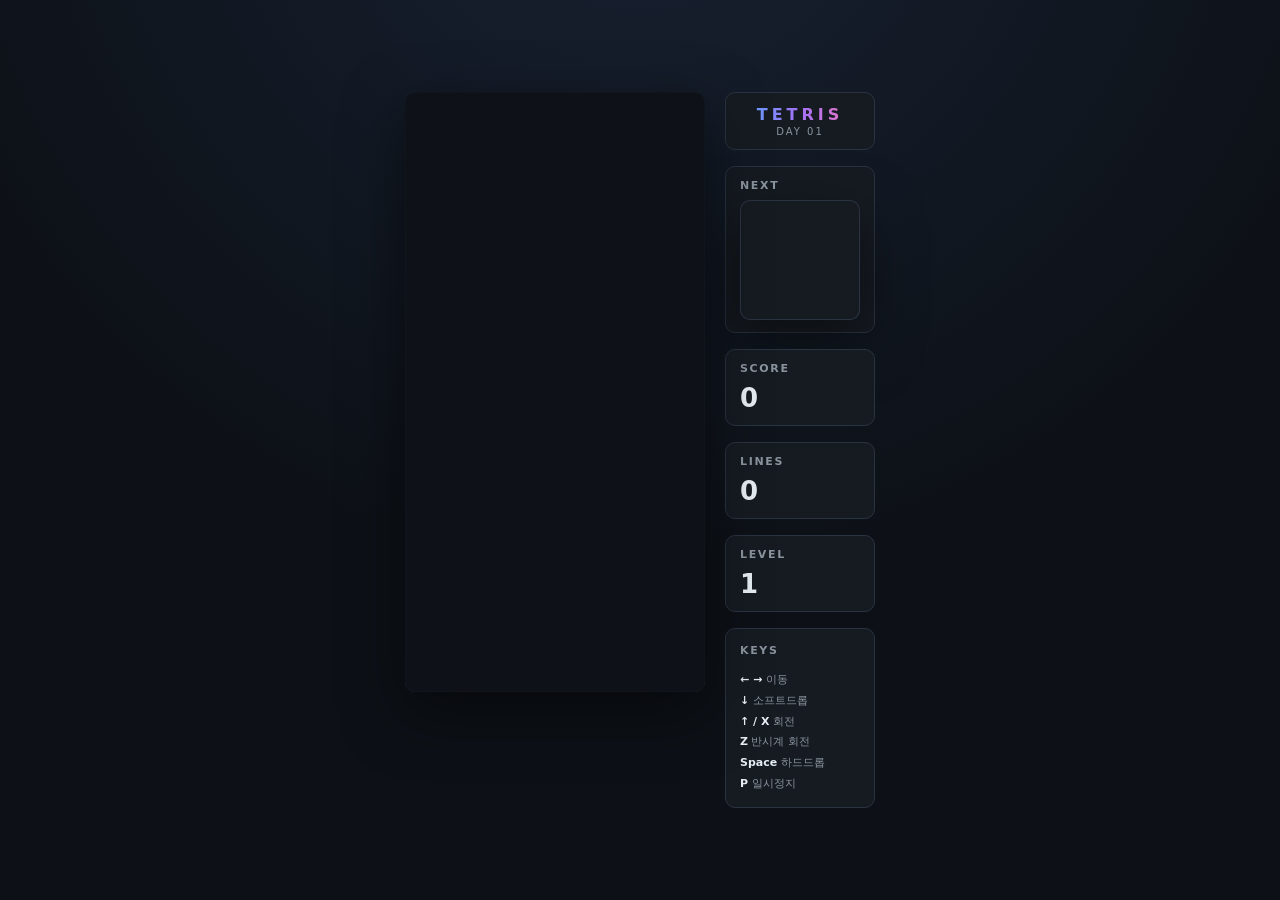
==== day01-tetris/index.html @ 4d1204b7 "feat(day01): scaffold tetris HTML shell and styling Board/next canvases, side panel (score/lines/lev" ====
<!DOCTYPE html>
<html lang="ko">
<head>
  <meta charset="UTF-8">
  <meta name="viewport" content="width=device-width, initial-scale=1.0, user-scalable=no">
  <title>TETRIS · Day 01</title>
  <link rel="stylesheet" href="css/style.css">
</head>
<body>
  <div class="app">
    <div class="board-wrap">
      <canvas id="board" width="300" height="600"></canvas>
      <div class="overlay show" id="overlay"></div>
    </div>

    <div class="side">
      <div class="card" style="text-align:center;">
        <span class="title" style="font-size:16px;">TETRIS</span>
        <span class="sub">DAY 01</span>
      </div>
      <div class="card">
        <h2>Next</h2>
        <canvas id="next" width="120" height="120"></canvas>
      </div>
      <div class="card"><h2>Score</h2><div class="stat" id="score">0</div></div>
      <div class="card"><h2>Lines</h2><div class="stat" id="lines">0</div></div>
      <div class="card"><h2>Level</h2><div class="stat" id="level">1</div></div>
      <div class="card keys">
        <h2>Keys</h2>
        <b>&larr; &rarr;</b> 이동<br>
        <b>&darr;</b> 소프트드롭<br>
        <b>&uarr; / X</b> 회전<br>
        <b>Z</b> 반시계 회전<br>
        <b>Space</b> 하드드롭<br>
        <b>P</b> 일시정지
      </div>
      <div class="touch" id="touch">
        <button data-a="left">&#9664;</button>
        <button data-a="rotate">&#10227;</button>
        <button data-a="right">&#9654;</button>
        <button data-a="down">&#9660;</button>
        <button data-a="drop">&#10515;</button>
      </div>
    </div>
  </div>

  <script type="module" src="src/main.js"></script>
</body>
</html>
---- day01-tetris/css/style.css ----
:root {
  --bg: #0d1117;
  --panel: #161b22;
  --line: #2a3341;
  --text: #e6edf3;
  --dim: #8b949e;
  --accent: #58a6ff;
}

* {
  box-sizing: border-box;
  margin: 0;
  padding: 0;
  -webkit-tap-highlight-color: transparent;
}

html,
body {
  height: 100%;
}

body {
  background: radial-gradient(circle at 50% -20%, #182233, #0d1117 60%);
  color: var(--text);
  font-family: "Segoe UI", system-ui, -apple-system, sans-serif;
  display: flex;
  align-items: center;
  justify-content: center;
  min-height: 100dvh;
  padding: 16px;
  overflow: hidden;
}

.app {
  display: flex;
  gap: 20px;
  align-items: flex-start;
  user-select: none;
}

.board-wrap {
  position: relative;
}

canvas {
  background: var(--panel);
  border-radius: 10px;
  box-shadow: 0 20px 60px rgba(0, 0, 0, .5), inset 0 0 0 1px var(--line);
  display: block;
}

.side {
  display: flex;
  flex-direction: column;
  gap: 16px;
  width: 150px;
}

.card {
  background: var(--panel);
  border: 1px solid var(--line);
  border-radius: 10px;
  padding: 12px 14px;
}

.card h2 {
  font-size: 11px;
  letter-spacing: .15em;
  text-transform: uppercase;
  color: var(--dim);
  margin-bottom: 8px;
  font-weight: 600;
}

.stat {
  font-size: 26px;
  font-weight: 700;
  font-variant-numeric: tabular-nums;
}

.title {
  font-size: 22px;
  font-weight: 800;
  letter-spacing: .25em;
  background: linear-gradient(90deg, #58a6ff, #a371f7, #f778ba);
  -webkit-background-clip: text;
  background-clip: text;
  color: transparent;
  display: block;
  text-align: center;
}

.sub {
  font-size: 10px;
  color: var(--dim);
  text-align: center;
  letter-spacing: .2em;
  margin-top: 2px;
  display: block;
}

.keys {
  font-size: 11px;
  color: var(--dim);
  line-height: 1.9;
}

.keys b {
  color: var(--text);
  font-weight: 600;
}

.overlay {
  position: absolute;
  inset: 0;
  border-radius: 10px;
  background: rgba(13, 17, 23, .82);
  backdrop-filter: blur(4px);
  display: flex;
  flex-direction: column;
  align-items: center;
  justify-content: center;
  gap: 14px;
  text-align: center;
  opacity: 0;
  pointer-events: none;
  transition: opacity .25s;
}

.overlay.show {
  opacity: 1;
  pointer-events: auto;
}

.overlay h3 {
  font-size: 28px;
  font-weight: 800;
}

.overlay p {
  color: var(--dim);
  font-size: 13px;
}

.btn {
  background: var(--accent);
  color: #06131f;
  border: none;
  padding: 11px 26px;
  border-radius: 8px;
  font-size: 14px;
  font-weight: 700;
  cursor: pointer;
  letter-spacing: .05em;
  transition: transform .1s, filter .1s;
}

.btn:hover {
  filter: brightness(1.1);
}

.btn:active {
  transform: scale(.96);
}

.touch {
  display: none;
  gap: 10px;
  margin-top: 14px;
}

.touch button {
  flex: 1;
  background: var(--panel);
  border: 1px solid var(--line);
  color: var(--text);
  font-size: 20px;
  padding: 16px 0;
  border-radius: 10px;
}

.touch button:active {
  background: var(--line);
}

@media (max-width: 640px) {
  .app {
    flex-direction: column;
    align-items: center;
    gap: 14px;
  }

  .side {
    flex-direction: row;
    width: auto;
    flex-wrap: wrap;
    justify-content: center;
  }

  .card {
    padding: 8px 12px;
  }

  .keys {
    display: none;
  }

  .touch {
    display: flex;
  }
}
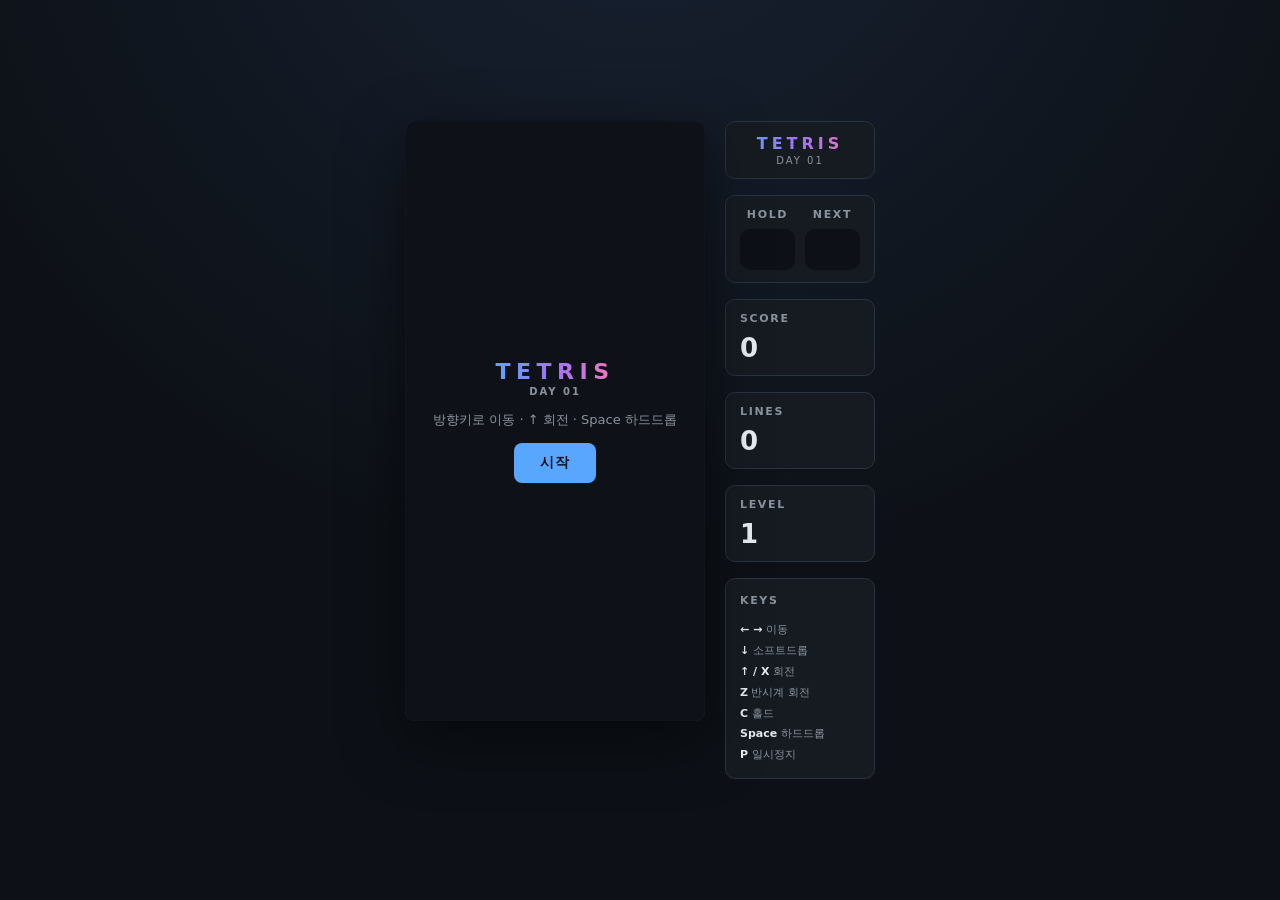
==== commit 5d38f1e5: "feat(day01): add hold piece Stash/swap the active piece with C (or the on-screen hold button), limit" ====
--- a/day01-tetris/index.html
+++ b/day01-tetris/index.html
@@ -18,9 +18,9 @@
         <span class="title" style="font-size:16px;">TETRIS</span>
         <span class="sub">DAY 01</span>
       </div>
-      <div class="card">
-        <h2>Next</h2>
-        <canvas id="next" width="120" height="120"></canvas>
+      <div class="card previews">
+        <div><h2>Hold</h2><canvas id="hold" width="96" height="72"></canvas></div>
+        <div><h2>Next</h2><canvas id="next" width="96" height="72"></canvas></div>
       </div>
       <div class="card"><h2>Score</h2><div class="stat" id="score">0</div></div>
       <div class="card"><h2>Lines</h2><div class="stat" id="lines">0</div></div>
@@ -31,10 +31,12 @@
         <b>&darr;</b> 소프트드롭<br>
         <b>&uarr; / X</b> 회전<br>
         <b>Z</b> 반시계 회전<br>
+        <b>C</b> 홀드<br>
         <b>Space</b> 하드드롭<br>
         <b>P</b> 일시정지
       </div>
       <div class="touch" id="touch">
+        <button data-a="hold">&#8646;</button>
         <button data-a="left">&#9664;</button>
         <button data-a="rotate">&#10227;</button>
         <button data-a="right">&#9654;</button>
--- a/day01-tetris/css/style.css
+++ b/day01-tetris/css/style.css
@@ -61,6 +61,23 @@
   border: 1px solid var(--line);
   border-radius: 10px;
   padding: 12px 14px;
+}
+
+.previews {
+  display: flex;
+  gap: 10px;
+}
+
+.previews > div {
+  flex: 1;
+  text-align: center;
+}
+
+.previews canvas {
+  box-shadow: none;
+  background: #0d1117;
+  width: 100%;
+  height: auto;
 }
 
 .card h2 {
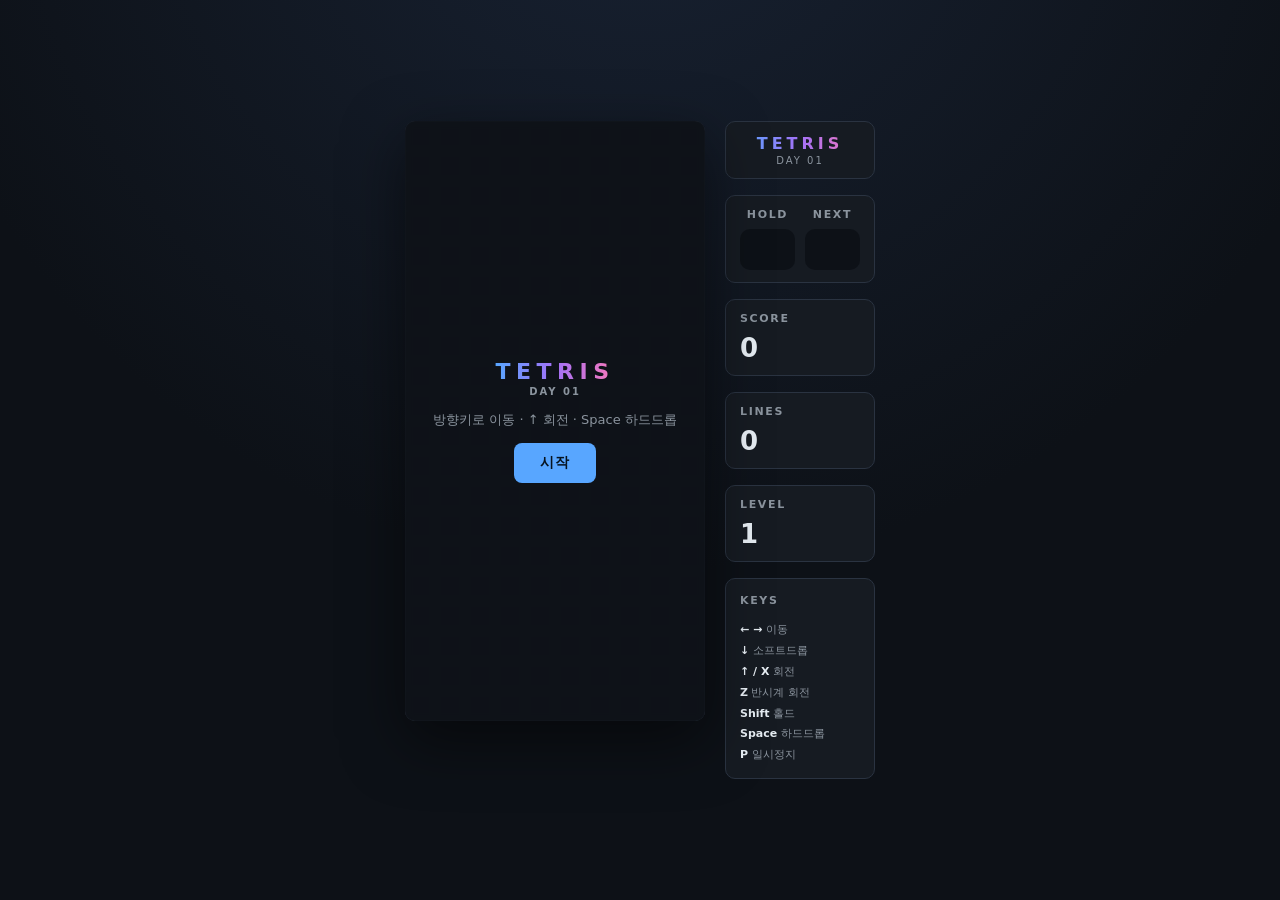
==== commit 0009f434: "feat(day01): add combo scoring and clear popup Consecutive line-clearing locks build a combo; bonus " ====
--- a/day01-tetris/index.html
+++ b/day01-tetris/index.html
@@ -10,6 +10,7 @@
   <div class="app">
     <div class="board-wrap">
       <canvas id="board" width="300" height="600"></canvas>
+      <div class="popup" id="popup"></div>
       <div class="overlay show" id="overlay"></div>
     </div>
 
@@ -31,7 +32,7 @@
         <b>&darr;</b> 소프트드롭<br>
         <b>&uarr; / X</b> 회전<br>
         <b>Z</b> 반시계 회전<br>
-        <b>C</b> 홀드<br>
+        <b>Shift</b> 홀드<br>
         <b>Space</b> 하드드롭<br>
         <b>P</b> 일시정지
       </div>
--- a/day01-tetris/css/style.css
+++ b/day01-tetris/css/style.css
@@ -125,6 +125,44 @@
 .keys b {
   color: var(--text);
   font-weight: 600;
+}
+
+.popup {
+  position: absolute;
+  left: 50%;
+  top: 34%;
+  transform: translate(-50%, -50%);
+  font-size: 24px;
+  font-weight: 800;
+  letter-spacing: .06em;
+  text-align: center;
+  line-height: 1.2;
+  pointer-events: none;
+  opacity: 0;
+  background: linear-gradient(90deg, #58a6ff, #a371f7, #f778ba);
+  -webkit-background-clip: text;
+  background-clip: text;
+  color: transparent;
+  filter: drop-shadow(0 2px 10px rgba(0, 0, 0, .6));
+}
+
+.popup.pop {
+  animation: popIn .9s ease-out;
+}
+
+.popup .combo {
+  display: block;
+  font-size: 14px;
+  letter-spacing: .12em;
+  color: #f778ba;
+  -webkit-text-fill-color: #f778ba;
+}
+
+@keyframes popIn {
+  0% { opacity: 0; transform: translate(-50%, -40%) scale(.6); }
+  18% { opacity: 1; transform: translate(-50%, -50%) scale(1.12); }
+  70% { opacity: 1; transform: translate(-50%, -54%) scale(1); }
+  100% { opacity: 0; transform: translate(-50%, -72%) scale(1); }
 }
 
 .overlay {
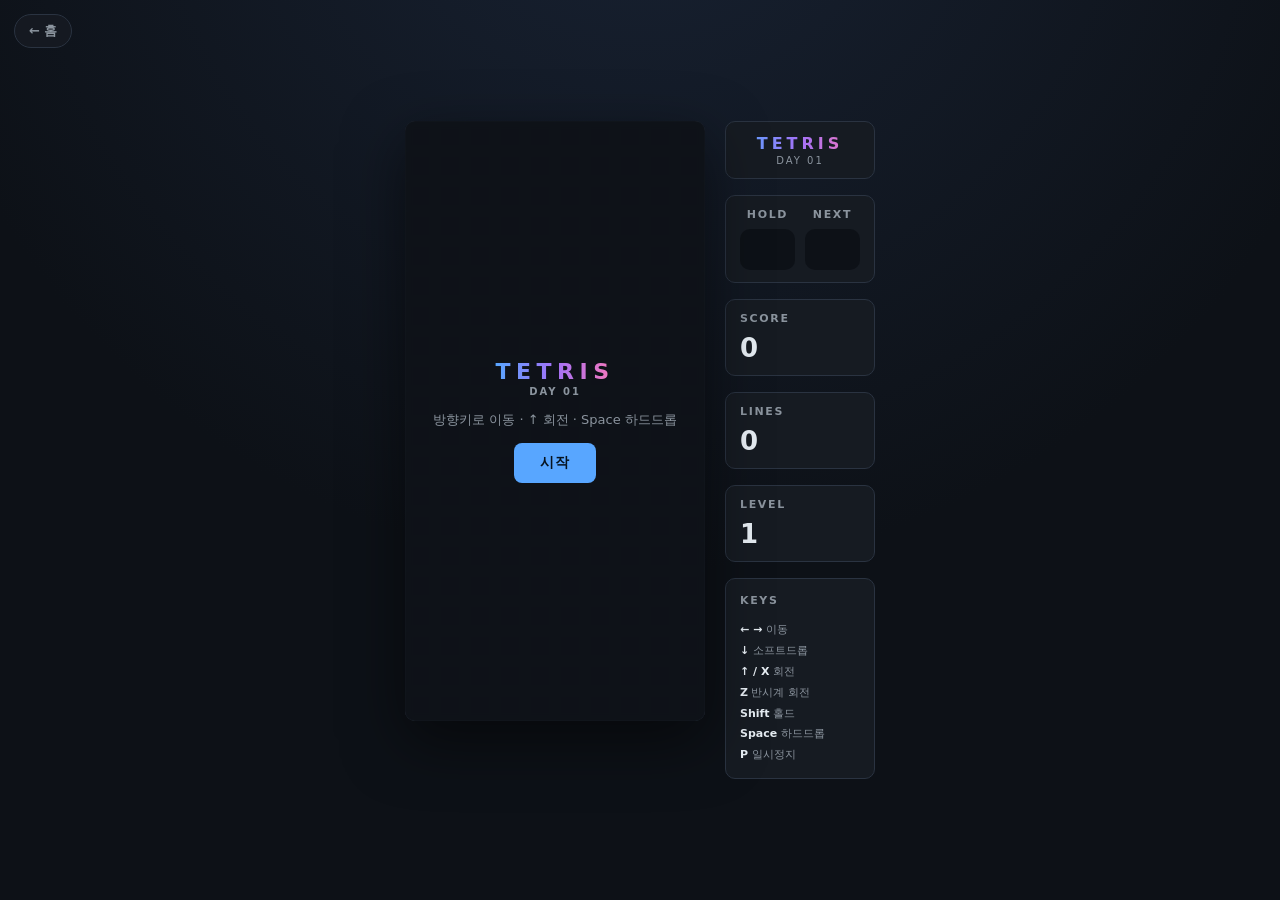
==== commit 15fc2d3e: "feat: add a home link to each game A fixed top-left '홈' link on every game returns to the gallery (." ====
--- a/day01-tetris/index.html
+++ b/day01-tetris/index.html
@@ -7,6 +7,7 @@
   <link rel="stylesheet" href="css/style.css">
 </head>
 <body>
+  <a class="home" href="../">&larr; 홈</a>
   <div class="app">
     <div class="board-wrap">
       <canvas id="board" width="300" height="600"></canvas>
--- a/day01-tetris/css/style.css
+++ b/day01-tetris/css/style.css
@@ -13,6 +13,24 @@
   padding: 0;
   -webkit-tap-highlight-color: transparent;
 }
+
+.home {
+  position: fixed;
+  top: 14px;
+  left: 14px;
+  z-index: 50;
+  padding: 7px 14px;
+  border-radius: 999px;
+  font-size: 13px;
+  font-weight: 600;
+  text-decoration: none;
+  background: rgba(22, 27, 34, .92);
+  border: 1px solid #2a3341;
+  color: #8b949e;
+  transition: color .12s, border-color .12s;
+}
+
+.home:hover { color: #e6edf3; border-color: #3d4757; }
 
 html,
 body {
